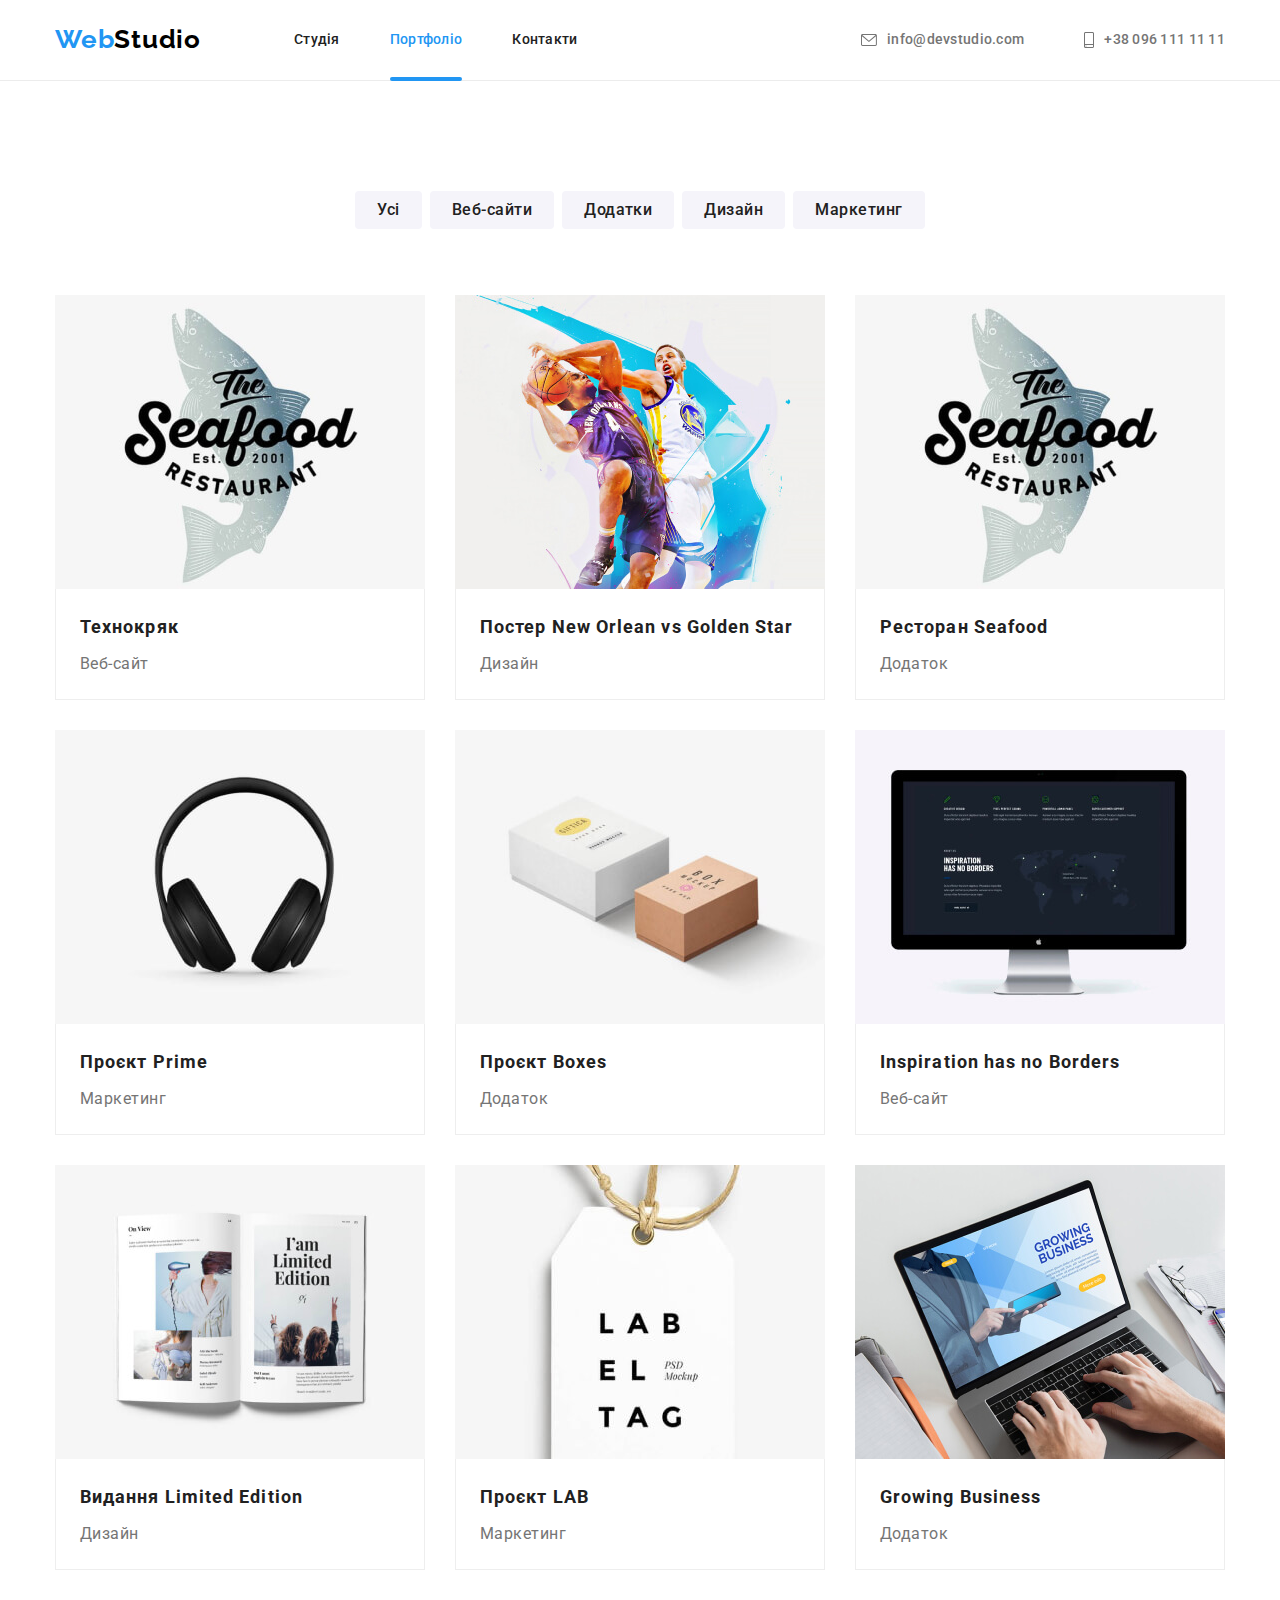
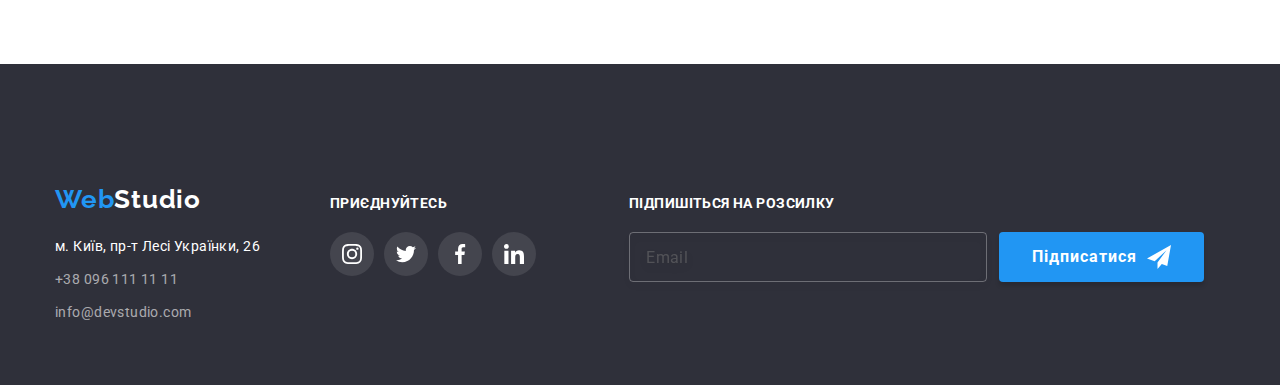
==== portfolio.html @ cc49371f "start HW 7" ====
<!DOCTYPE html>
<html lang="en">
  <head>
    <meta charset="UTF-8" />
    <meta http-equiv="X-UA-Compatible" content="IE=edge" />
    <meta name="viewport" content="width=device-width, initial-scale=1.0" />
    <title>Portfolio</title>
    <link rel="preconnect" href="https://fonts.googleapis.com" />
    <link rel="preconnect" href="https://fonts.gstatic.com" crossorigin />
    <link
      rel="stylesheet"
      href="https://cdnjs.cloudflare.com/ajax/libs/modern-normalize/1.0.0/modern-normalize.min.css"
    />
    <link
      href="https://fonts.googleapis.com/css2?family=Raleway:wght@700&family=Roboto:wght@400;500;700;900&display=swap"
      rel="stylesheet"
    />
    <link
      rel="stylesheet"
      href="https://cdnjs.cloudflare.com/ajax/libs/modern-normalize/1.1.0/modern-normalize.min.css"
    />
    <link rel="stylesheet" href="css/main.css" />
  </head>
  <body>
    <header class="main-header">
      <div class="container head-cont">
        <a href="./index.html" class="logo link header"><span class="accent">Web</span>Studio</a>
        <nav>
          <ul class="site-nav c-title-14-500 list">
            <li class="item"><a href="./index.html" class="link">Студія</a></li>
            <li class="item"><a href="./portfolio.html" class="link current">Портфоліо</a></li>
            <li class="item"><a href="" class="link">Контакти</a></li>
          </ul>
        </nav>

        <ul class="auth-nav c-title-14-500 list">
          <li class="item icon-mail">
            <a href="#" class="link mail">
              <svg class="icon-mail" width="16" height="12">
                <use href="./images/symbol-defs.svg#icon-envelope"></use>
              </svg>
              info@devstudio.com
            </a>
          </li>
          <li class="item icon-tel">
            <a href="tel:+380961111111" class="link">
              <svg class="icon-mail" width="10" height="16">
                <use href="./images/symbol-defs.svg#icon-smartphone"></use>
              </svg>
              +38 096 111 11 11
            </a>
          </li>
        </ul>
      </div>
    </header>

    <main>
      <section class="buttons">
        <div class="container">
          <h1 class="hidden-title">Filter</h1>
          <ul class="radio-buttons-list list">
            <li><button type="button" class="btn second-btn">Усі</button></li>
            <li><button type="button" class="btn second-btn">Веб-сайти</button></li>
            <li><button type="button" class="btn second-btn">Додатки</button></li>
            <li><button type="button" class="btn second-btn">Дизайн</button></li>
            <li><button type="button" class="btn second-btn">Маркетинг</button></li>
          </ul>
        </div>
      </section>
      <section>
        <div class="container port-list">
          <ul class="portfolio-list list">
            <li class="portfolio-item">
              <a href="#" class="link">
                <div class="port-img">
                  <img src="./images/maket2/img7.jpg" alt="" width="370" class="img" />
                  <p class="hover-text c-title-18-400">
                    Ресурс пропонує комплексні пропозиції з різним рівнем функціоналу та сервісів.
                    Все це дозволить відвідувачу отримати вичерпні відомості про компанію чи
                    приватну особу.
                  </p>
                </div>
                <div class="box-item">
                  <h2 class="title c-title-18-700">Технокряк</h2>
                  <p class="c-title-16-400">Веб-сайт</p>
                </div>
              </a>
            </li>
            <li class="portfolio-item">
              <a href="#" class="link">
                <div class="port-img">
                  <img src="./images/maket2/img6.jpg" alt="" width="370" class="img" />
                  <p class="hover-text c-title-18-400">
                    Ресурс пропонує комплексні пропозиції з різним рівнем функціоналу та сервісів.
                    Все це дозволить відвідувачу отримати вичерпні відомості про компанію чи
                    приватну особу.
                  </p>
                </div>
                <div class="box-item">
                  <h2 class="title c-title-18-700">Постер New Orlean vs Golden Star</h2>
                  <p class="c-title-16-400">Дизайн</p>
                </div>
              </a>
            </li>
            <li class="portfolio-item">
              <a href="#" class="link">
                <div class="port-img">
                  <img src="./images/maket2/img7.jpg" alt="" width="370" class="img" />
                  <p class="hover-text c-title-18-400">
                    Ресурс пропонує комплексні пропозиції з різним рівнем функціоналу та сервісів.
                    Все це дозволить відвідувачу отримати вичерпні відомості про компанію чи
                    приватну особу.
                  </p>
                </div>
                <div class="box-item">
                  <h2 class="title c-title-18-700">Ресторан Seafood</h2>
                  <p class="c-title-16-400">Додаток</p>
                </div>
              </a>
            </li>
            <li class="portfolio-item">
              <a href="#" class="link">
                <div class="port-img">
                  <img src="./images/maket2/img8.jpg" alt="" width="370" class="img" />
                  <p class="hover-text c-title-18-400">
                    Ресурс пропонує комплексні пропозиції з різним рівнем функціоналу та сервісів.
                    Все це дозволить відвідувачу отримати вичерпні відомості про компанію чи
                    приватну особу.
                  </p>
                </div>
                <div class="box-item">
                  <h2 class="title c-title-18-700">Проєкт Prime</h2>
                  <p class="c-title-16-400">Маркетинг</p>
                </div>
              </a>
            </li>
            <li class="portfolio-item">
              <a href="#" class="link">
                <div class="port-img">
                  <img src="./images/maket2/img9.jpg" alt="" width="370" class="img" />
                  <p class="hover-text c-title-18-400">
                    Ресурс пропонує комплексні пропозиції з різним рівнем функціоналу та сервісів.
                    Все це дозволить відвідувачу отримати вичерпні відомості про компанію чи
                    приватну особу.
                  </p>
                </div>
                <div class="box-item">
                  <h2 class="title c-title-18-700">Проєкт Boxes</h2>
                  <p class="c-title-16-400">Додаток</p>
                </div>
              </a>
            </li>
            <li class="portfolio-item">
              <a href="#" class="link">
                <div class="port-img">
                  <img src="./images/maket2/img10.jpg" alt="" width="370" class="img" />
                  <p class="hover-text c-title-18-400">
                    Ресурс пропонує комплексні пропозиції з різним рівнем функціоналу та сервісів.
                    Все це дозволить відвідувачу отримати вичерпні відомості про компанію чи
                    приватну особу.
                  </p>
                </div>
                <div class="box-item">
                  <h2 class="title c-title-18-700">Inspiration has no Borders</h2>
                  <p class="c-title-16-400">Веб-сайт</p>
                </div>
              </a>
            </li>
            <li class="portfolio-item">
              <a href="#" class="link">
                <div class="port-img">
                  <img src="./images/maket2/img11.jpg" alt="" width="370" class="img" />
                  <p class="hover-text c-title-18-400">
                    Ресурс пропонує комплексні пропозиції з різним рівнем функціоналу та сервісів.
                    Все це дозволить відвідувачу отримати вичерпні відомості про компанію чи
                    приватну особу.
                  </p>
                </div>
                <div class="box-item">
                  <h2 class="title c-title-18-700">Видання Limited Edition</h2>
                  <p class="c-title-16-400">Дизайн</p>
                </div>
              </a>
            </li>
            <li class="portfolio-item">
              <a href="#" class="link">
                <div class="port-img">
                  <img src="./images/maket2/img12.jpg" alt="" width="370" class="img" />
                  <p class="hover-text c-title-18-400">
                    Ресурс пропонує комплексні пропозиції з різним рівнем функціоналу та сервісів.
                    Все це дозволить відвідувачу отримати вичерпні відомості про компанію чи
                    приватну особу.
                  </p>
                </div>
                <div class="box-item">
                  <h2 class="title c-title-18-700">Проєкт LAB</h2>
                  <p class="c-title-16-400">Маркетинг</p>
                </div>
              </a>
            </li>
            <li class="portfolio-item">
              <a href="#" class="link">
                <div class="port-img">
                  <img src="./images/maket2/img13.jpg" alt="" width="370" class="img" />
                  <p class="hover-text c-title-18-400">
                    Ресурс пропонує комплексні пропозиції з різним рівнем функціоналу та сервісів.
                    Все це дозволить відвідувачу отримати вичерпні відомості про компанію чи
                    приватну особу.
                  </p>
                </div>
                <div class="box-item">
                  <h2 class="title c-title-18-700">Growing Business</h2>
                  <p class="c-title-16-400">Додаток</p>
                </div>
              </a>
            </li>
          </ul>
        </div>
      </section>
    </main>

    <footer class="footer">
      <div class="container">
        <div class="footer-logo">
          <a href="./index.html" class="logo link footer"><span class="accent">Web</span>Studio</a>

          <address class="address">
            <ul class="list">
              <li class="list-item">
                <a
                  href="https://www.google.com/maps/place/бул.+Леси+Украинки,+26,+Киев,+Украина,+02000/@50.4265807,30.5383858,17z/data=!3m1!4b1!4m5!3m4!1s0x40d4cf0e033ecbe9:0x57a4dffefec77da0!8m2!3d50.4265807!4d30.5383858"
                  class="link map c-title-14-700"
                  >м. Київ, пр-т Лесі Українки, 26</a
                >
              </li>

              <li class="list-item">
                <a href="tel:+380961111111" class="link c-title-14-700">+38 096 111 11 11</a>
              </li>

              <li class="list-item">
                <a href="mailto:info@devstudio.com" class="link c-title-14-700"
                  >info@devstudio.com</a
                >
              </li>
            </ul>
          </address>
        </div>
        <div class="join">
          <h3 class="join-title c-title-14-700"><span class="upper-text">приєднуйтесь</span></h3>
          <div class="soc-links">
            <a href="#" class="link">
              <svg class="icon" width="20" height="20">
                <use href="./images/symbol-defs.svg#icon-instagram"></use>
              </svg>
            </a>
            <a href="#" class="link">
              <svg class="icon" width="20" height="20">
                <use href="./images/symbol-defs.svg#icon-twitter"></use>
              </svg>
            </a>
            <a href="#" class="link">
              <svg class="icon" width="20" height="20">
                <use href="./images/symbol-defs.svg#icon-facebook"></use>
              </svg>
            </a>
            <a href="#" class="link">
              <svg class="icon" width="20" height="20">
                <use href="./images/symbol-defs.svg#icon-linkedin"></use>
              </svg>
            </a>
          </div>
        </div>
        <div class="subscribe">
          <h3 class="sub-title c-title-14-700">
            <span class="upper-text">Підпишіться на розсилку</span>
          </h3>
          <form class="sub-form">
            <input class="sub-email c-title-16-400" type="email" name="email" placeholder="Email" />
            <button class="sub-btn main-btn" type="submit">
              <span class="sub-text">Підписатися</span>
              <svg class="sub-icon" width="24" heigth="24">
                <use href="./images/symbol-defs.svg#icon-icon-send"></use>
              </svg>
            </button>
          </form>
        </div>
      </div>
    </footer>
  </body>
</html>
---- css/main.css ----
:root {
  --main-text-color: #212121;
  --second-text-color: #757575;
  --accent-text-color: #2196f3;
  --background-color: #2f303a;
  --white-color: #ffffff;
  --color-icon: #afb1b8;
  --transition: 250ms cubic-bezier(0.4, 0, 0.2, 1);
  --roboto: 'Roboto', sans-serif;
  --bgc-btn: #f5f4fa;
}

/* html {
  box-sizing: border-box;
} */

body {
  background-color: var(--white-color);
  font-family: var(--roboto);
}

h1,
h2,
h3,
h4,
p {
  margin: 0;
}

/* Header */

.container {
  width: 1200px;
  margin: 0 auto;
  padding: 0 15px;
}

.list {
  list-style: none;
}

.link {
  text-decoration: none;
  color: inherit;
  transition: color var(--transition);
}

.upper-text {
  text-transform: uppercase;
}

.main-btn {
  font-weight: 700;
  font-size: 16px;
  line-height: 1.88;
  align-items: center;
  text-align: center;
  letter-spacing: 0.06em;
  color: var(--white-color);
  border-radius: 4px;
  border: 1px solid transparent;
  transition: color var(--transition), background-color var(--transition);
  cursor: pointer;
  box-shadow: 0px 4px 4px rgba(0, 0, 0, 0.15);
  padding: 10px 32px;
  background-color: var(--accent-text-color);
}

.second-btn {
  height: 38px;
  background: var(--bgc-btn);
  border-radius: 4px;
  font-weight: 500;
  font-size: 16px;
  line-height: 1.62;
  text-align: center;
  letter-spacing: 0.03em;
  color: var(--main-text-color);
  border: none;
  box-shadow: none;
  padding: 6px 22px;
  cursor: pointer;
  transition: background var(--transition), box-shadow var(--transition), color var(--transition);
}

.c-title-18-400 {
  font-weight: 400;
  font-size: 18px;
  line-height: 1.56;
  letter-spacing: 0.03em;
  color: var(--white-color);
}

.c-title-18-700 {
  font-weight: 700;
  font-size: 18px;
  line-height: 2;
  letter-spacing: 0.06em;
  color: var(--main-text-color);
}

.c-title-36 {
  font-weight: 700;
  font-size: 36px;
  line-height: 42px;
  text-align: center;
  letter-spacing: 0.03em;
  color: var(--main-text-color);
}

.c-title-14-500 {
  font-weight: 500;
  font-size: 14px;
  line-height: 1.14;
  letter-spacing: 0.02em;
  color: var(--main-text-color);
}

.c-title-14-700 {
  font-weight: 700;
  font-size: 14px;
  line-height: 1.14;
  letter-spacing: 0.03em;
  color: var(--main-text-color);
}

.c-title-44 {
  font-weight: 900;
  font-size: 44px;
  line-height: 1.36;
  text-align: center;
  letter-spacing: 0.06em;
  color: var(--white-color);
}

.c-title-16-500 {
  font-weight: 500;
  font-size: 16px;
  line-height: 1.19;
  letter-spacing: 0.03em;
  color: var(--main-text-color);
}

.c-title-16-400 {
  font-weight: 400;
  font-size: 16px;
  line-height: 1.19px;
  letter-spacing: 0.03em;
  color: var(--second-text-color);
}

.main-header {
  border-bottom: 1px solid #ececec;
}

.container.head-cont {
  display: flex;
  align-items: center;
  padding-top: 24px;
  padding-bottom: 24px;
  height: 80px;
}

.logo {
  display: flex;
  font-family: 'Raleway', sans-serif;
  font-weight: 700;
  font-size: 26px;
  line-height: 1.2;
  letter-spacing: 0.03em;
  margin-left: 0;
}

.logo .accent {
  color: var(--accent-text-color);
}

/* Site nav */

.site-nav {
  display: flex;
  margin-left: 93px;
}

.site-nav .item + .item {
  margin-left: 50px;
}

.site-nav a:hover,
.site-nav a:focus,
.auth-nav a:hover,
.auth-nav a:focus,
.list a:hover,
.list a:focus {
  color: var(--accent-text-color);
}

/* .site-nav,
.auth-nav {
  font-weight: 500;
  font-size: 14px;
  line-height: 1.14;
  letter-spacing: 0.02em;
} */

.site-nav .link.current {
  color: var(--accent-text-color);
  position: relative;
}

.current::after {
  position: absolute;
  content: '';
  display: block;
  width: 100%;
  height: 4px;
  left: 0;
  bottom: 0;
  border-radius: 2px;
  background: var(--accent-text-color);
}

.site-nav .link {
  padding-top: 32px;
  padding-bottom: 34px;
  color: var(--main-text-color);
}

.auth-nav {
  display: flex;
  margin-left: auto;
}

.auth-nav .item:not(:first-child) {
  margin-left: 50px;
}

.auth-nav .link {
  padding-top: 30px;
  padding-bottom: 30px;
  color: var(--second-text-color);
}

.icon-mail {
  fill: currentColor;
  margin-right: 10px;
}

.icon-tel {
  fill: currentColor;
}

.icon-tel .link,
.icon-mail .link {
  display: flex;
  align-items: center;
}

/* Main */

.backdrop {
  position: fixed;
  top: 0;
  left: 0;
  width: 100%;
  height: 100%;
  background-color: rgba(0, 0, 0, 0.2);
  opacity: 1;
  transition: opacity var(--transition);
}

.backdrop.is-hidden {
  opacity: 0;
  pointer-events: none;
  visibility: hidden;
  transition: var(--transition);
}

.backdrop.is-hidden .modal {
  transform: translate(-50%, -50%) scale(0.9);
}

.modal {
  display: flex;
  flex-direction: column;
  position: absolute;
  top: 50%;
  left: 50%;
  min-width: 528px;
  min-height: 581px;
  padding: 40px;

  background: #ffffff;
  box-shadow: 0px 1px 3px rgba(0, 0, 0, 0.12), 0px 1px 1px rgba(0, 0, 0, 0.14),
    0px 2px 1px rgba(0, 0, 0, 0.2);
  border-radius: 4px;
  opacity: 1;
  transform: translate(-50%, -50%) scale(1);
  transition: transform var(--transition), opacity var(--transition), visibility var(--transform);
}

.modal-title {
  font-weight: 700;
  font-size: 20px;
  line-height: 1.15;
  text-align: center;
  letter-spacing: 0.03em;
  margin-bottom: 30px;
}

.close-btn {
  position: absolute;
  top: 8px;
  right: 8px;
  padding: 0;
  display: flex;
  justify-content: center;
  background: #ffffff;
  border-radius: 50%;
  border: 1px solid rgba(0, 0, 0, 0.1);
  box-shadow: 0px 1px 3px rgba(0, 0, 0, 0.12);
}

.field {
  display: flex;
  flex-direction: column;
  position: relative;
  margin-bottom: 28px;
}

.input {
  width: 100%;
  padding: 11px 45px;
  border: 1px solid;
  border-radius: 4px;
  border-color: rgba(33, 33, 33, 0.2);
  transition: border-color var(--transition);
  outline: none;
}

.input:focus + .form-icon,
.input:hover + .form-icon {
  fill: var(--accent-text-color);
}

.input-block:focus-within .input,
.input-block:focus-within .textarea {
  border: 1px solid;
  border-radius: 4px;
  border-color: var(--accent-text-color);
}

.textarea {
  width: 100%;
  height: 120px;
  padding: 12px 16px;
  font-weight: 400;
  font-size: 12px;
  line-height: 1.17;
  letter-spacing: 0.01em;
  resize: none;
  border: 1px solid;
  border-radius: 4px;
  border-color: rgba(33, 33, 33, 0.2);
  outline: none;
  transition: border-color var(--transition);
}

::placeholder {
  color: rgba(117, 117, 117, 0.5);
}

.field:not(:last-child) {
  margin-bottom: 28px;
}

.input-block {
  position: relative;
}

.modal-form {
  width: 100%;
  display: flex;
  flex-direction: column;
}

.form-label {
  font-weight: 400;
  font-size: 12px;
  line-height: 1.17;
  letter-spacing: 0.01em;
  color: var(--second-text-color);
  margin-bottom: 4px;
}

.form-icon {
  position: absolute;
  top: 50%;
  left: 12px;
  transform: translateY(-50%);
  fill: var(--main-text-color);
  transition: fill var(--transition);
}

.form-comment {
  resize: none;
}

.check {
  display: flex;
  align-items: center;
  font-weight: 400;
  font-size: 14px;
  line-height: 1.71;
  letter-spacing: 0.03em;
  color: var(--second-text-color);
}

.checkbox {
  -webkit-appearance: none;
  -moz-appearance: none;
  appearance: none;
  position: absolute;
}

.check-icon {
  display: inline-block;
  margin-right: 10px;
  width: 16px;
  height: 16px;
  border: 2px solid var(--main-text-color);
  border-radius: 3px;
  filter: drop-shadow(0px 4px 4px rgba(0, 0, 0, 0));
  transition: background var(--transition), filter var(--transform);
}

.checkbox:checked + .check-icon {
  background-color: var(--accent-text-color);
  background-position: center;
  background-origin: border-box;
  border-color: var(--accent-text-color);
  background-image: url(../images/maket2/Vector/checked.svg);
  filter: drop-shadow(0px 4px 4px rgba(0, 0, 0, 0.25));
}

.check-link {
  margin-left: 5px;
  font-weight: 400;
  font-size: 14px;
  line-height: 1.71;
  letter-spacing: 0.03em;
  color: var(--accent-text-color);
  text-decoration-line: underline;
}

.check-label {
  display: flex;
  align-items: center;
  cursor: pointer;
}

.form-btn.main-btn {
  margin: 30px auto 0 auto;
  min-width: 200px;
}

/* Hero */

.hero-cont {
  padding: 200px 0;
}

.hero {
  text-align: center;
  background-color: var(--background-color);
  background-image: linear-gradient(to right, rgba(47, 48, 58, 0.4), rgba(47, 48, 58, 0.4)),
    url(../images/maket2/Img.jpg);
  background-repeat: no-repeat;
  background-position: center;
  background-size: cover;
  max-width: 1600px;
  margin: 0 auto;
}

.hero-title {
  max-width: 696px;
  padding: 10px 32px;
  margin: 0 auto 30px;
}

.hidden-title {
  position: absolute;
  width: 1px;
  height: 1px;
  margin: -1px;
  border: 0;
  padding: 0;

  white-space: nowrap;
  clip-path: inset(100%);
  clip: rect(0 0 0 0);
  overflow: hidden;
}

/* Advanced */

.container.advanced-cont {
  margin-top: 94px;
  margin-bottom: 94px;
}

.advances .title.c-title-14-700 {
  margin-top: 30px;
  margin-bottom: 10px;
}

.advances .priority-text {
  font-size: 14px;
  line-height: 1.71;
  letter-spacing: 0.03em;
  color: var(--second-text-color);
}

.advances .item:not(:first-child) {
  margin-left: 30px;
}

.container .list {
  display: flex;
  padding-left: 0;
}

.advances .block {
  display: flex;
  justify-content: center;
  align-items: center;
  width: 270px;
  height: 120px;
  background-color: #f5f4fa;
  border-radius: 4px;
}

.adv-pic {
  width: 70px;
  height: 70px;
}

/* Work */

.container.work {
  padding-bottom: 94px;
}

.work .title.c-title-36 {
  margin-bottom: 50px;
}

.work-list .item {
  width: calc((100% - 2 * 15px) / 3);
  position: relative;
}

.work .item-block {
  position: absolute;
  display: flex;
  content: '';
  align-items: center;
  justify-content: center;
  width: 100%;
  height: 70px;
  bottom: 0;
  left: 0;
  background-image: linear-gradient(to right, rgba(47, 48, 58, 0.8), rgba(47, 48, 58, 0.8));
  color: var(--white-color);
}

.work .c-title-14-700 {
  color: var(--white-color);
}

/* Team */

.our-team {
  background-color: #f5f4fa;
  padding-top: 94px;
  padding-bottom: 94px;
}

.our-team .title {
  margin-bottom: 50px;
}

.card-list > .c-title-16-500 {
  text-align: center;
  margin-top: 30px;
  margin-bottom: 10px;
}

.card-list > .c-title-16-400 {
  height: 19px;
  text-align: center;
}

.team-list .item {
  background-color: var(--white-color);
  max-width: 270px;
  box-shadow: 0px 1px 3px rgba(0, 0, 0, 0.12), 0px 1px 1px rgba(0, 0, 0, 0.14),
    0px 2px 1px rgba(0, 0, 0, 0.2);
  border-radius: 0px 0px 4px 4px;
}

.team-list {
  gap: 30px;
}

.soc-links {
  display: flex;
  padding: 16px 32px 30px;
}

.soc-links a {
  display: flex;
  align-items: center;
  justify-content: center;
  border-radius: 50%;
  width: 44px;
  height: 44px;
  background: inherit;
  fill: var(--color-icon);
  transition: fill var(--transition), background var(--transition);
}

.team-list .link:hover,
.team-list .link:focus {
  background-color: var(--accent-text-color);
  fill: var(--white-color);
}

.soc-links .link:not(:first-child) {
  margin-left: 10px;
}

/* Clients */

.clients {
  padding-top: 94px;
  padding-left: auto;
  padding-right: auto;
  padding-bottom: 94px;
  text-align: center;
}

.clients .titel {
  margin-top: 0;
  margin-bottom: 50px;
}

.container-clients {
  display: flex;
}

.container-clients .list {
  margin: 0;
}

.clients .link {
  display: flex;
  border: 1px solid #ececec;
  border-color: rgba(175, 177, 184, 1);
  border-radius: 4px;
  min-width: 170px;
  min-height: 92px;
  align-items: center;
  justify-content: center;
  fill: var(--color-icon);
  transition: fill var(--transition), border-color var(--transition);
}

.clients .item:not(:first-child) {
  margin-left: 30px;
}

.clients .link:hover,
.clients .link:focus {
  border-color: var(--accent-text-color);
  fill: var(--accent-text-color);
}

.clients .icon {
  fill: inherit;
  width: 106px;
  height: 60px;
  /* fill: var(--color-icon); */
}

/* Portfolio */

.btn.second-btn {
  margin-top: 94px;
  margin-bottom: 50px;
}
.radio-buttons-list {
  display: flex;
  justify-content: center;
}

.radio-buttons-list :not(:first-child) {
  margin-left: 8px;
}

.btn.second-btn:focus,
.btn.second-btn:hover {
  background-color: var(--accent-text-color);
  color: #ffffff;
  box-shadow: 0px 3px 1px rgba(0, 0, 0, 0.1), 0px 1px 2px rgba(0, 0, 0, 0.08),
    0px 2px 2px rgba(0, 0, 0, 0.12);
}

.container.port-list {
  margin-bottom: 94px;
}

/* .portfolio-list > img,
.work-list > img {
    max-width: 100%;
    height: auto;
} */

.img {
  display: block;
}

.portfolio-list {
  padding: 0;
  display: flex;
  flex-wrap: wrap;
  gap: 30px;
}

.portfolio-list .portfolio-item {
  background: #ffffff;
  box-shadow: none;
  transition: box-shadow var(--transition);
}

.port-img {
  position: relative;
  overflow: hidden;
}

.portfolio-item .link {
  display: block;
}

.hover-text {
  position: absolute;
  top: 0;
  left: 0;
  height: 100%;
  background-color: rgba(33, 150, 243, 0.9);
  transform: translateY(100%);
  padding: 63px 24px;
  margin: 0;
  opacity: 0;
  transition: opacity var(--transition);
  overflow: auto;
}

.portfolio-item:hover .hover-text {
  transform: translateY(0);
  opacity: 1;
}

.box-item {
  padding: 20px 24px;
  border: 1px solid #eeeeee;
  border-top: 0px;
}

.portfolio-item .c-title-16-400 {
  margin-top: 4px;
  line-height: 1.88;
}

.portfolio-item .link {
  display: block;
}

.portfolio-list .portfolio-item:hover,
.portfolio-list .portfolio-item:focus {
  box-shadow: 0px 1px 1px rgba(0, 0, 0, 0.12), 0px 4px 4px rgba(0, 0, 0, 0.06),
    1px 4px 6px rgba(0, 0, 0, 0.16);
}

/* Footer */

footer {
  color: var(--white-color);
  background-color: var(--background-color);
  padding-top: 60px;
  padding-bottom: 60px;
  max-width: inherit;
}

.footer-logo {
  display: block;
}

.footer .container {
  display: flex;
  align-items: baseline;
}

.address .list {
  display: block;
  padding-right: auto;
  margin: 0;
}

.address {
  margin-top: 20px;
}
.list .list-item:not(:first-child) {
  margin-top: 9px;
}

.address .link {
  font-style: normal;
  font-weight: 400;
  line-height: 1.71;
  letter-spacing: 0.03em;
  color: rgba(255, 255, 255, 0.6);
}

.link.map {
  color: #ffffff;
}

.join-title {
  margin-top: 0;
  margin-bottom: 20px;
  color: var(--white-color);
}

.join {
  margin-left: 70px;
}

.join .soc-links {
  padding: 0;
}

.join .link {
  fill: var(--white-color);
  background: rgba(255, 255, 255, 0.1);
}

.join .link:hover,
.join .link:focus {
  background-color: var(--accent-text-color);
}

/* SUBSCRIBE */

.sub-title {
  color: var(--white-color);
  margin-bottom: 20px;
}

.subscribe {
  margin-left: 93px;
  margin-top: 72px;
}

.sub-email {
  padding: 15px 16px;
  display: flex;
  align-items: center;
  width: 358px;
  height: 50px;
  margin-right: 12px;
  border: 1px solid rgba(255, 255, 255, 0.3);
  filter: drop-shadow(0px 4px 4px rgba(0, 0, 0, 0.15));
  border-radius: 4px;
  background-color: inherit;
  color: rgba(255, 255, 255, 0.6);
}

.sub-form {
  display: flex;
}

.sub-btn {
  display: flex;
  height: 50px;
}

.sub-text {
  font-weight: 700;
  font-size: 16px;
  line-height: 1.88;
  letter-spacing: 0.06em;
}

.sub-icon {
  margin-left: 10px;
  fill: var(--white-color);
}
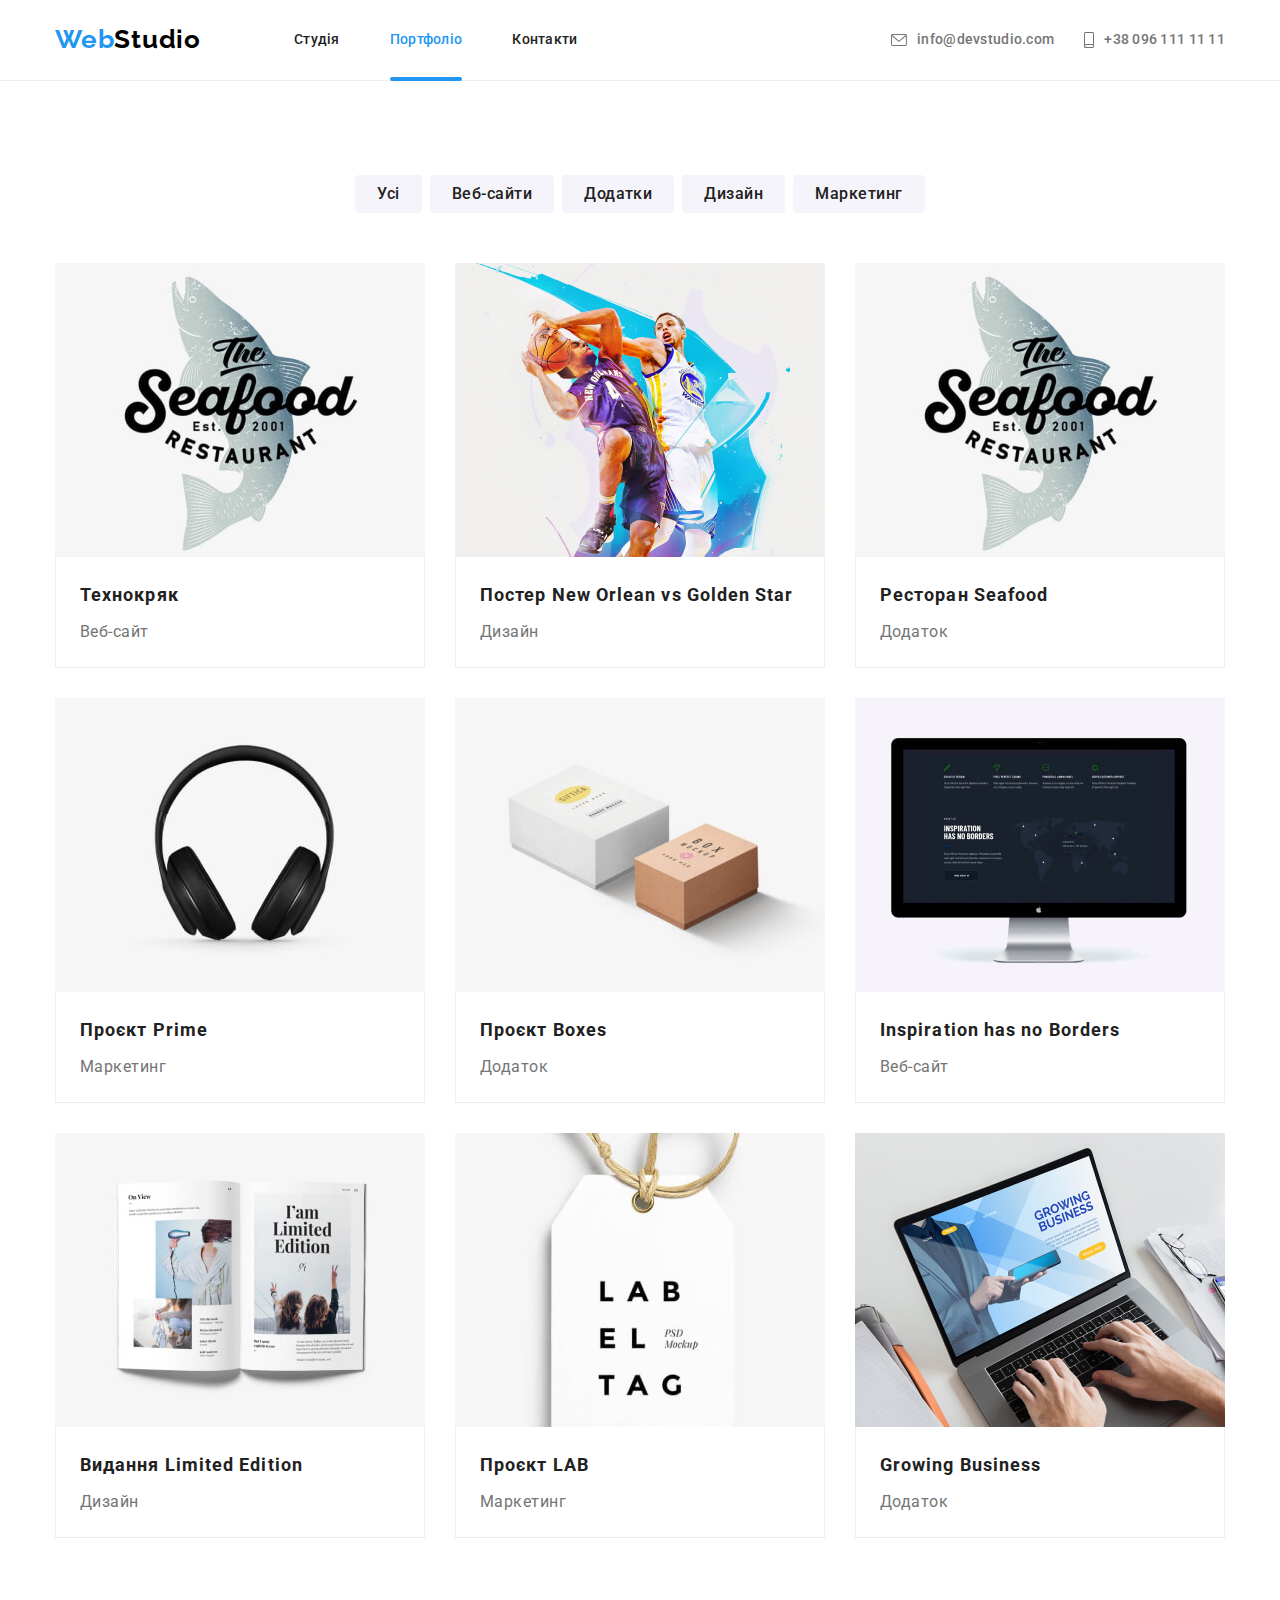
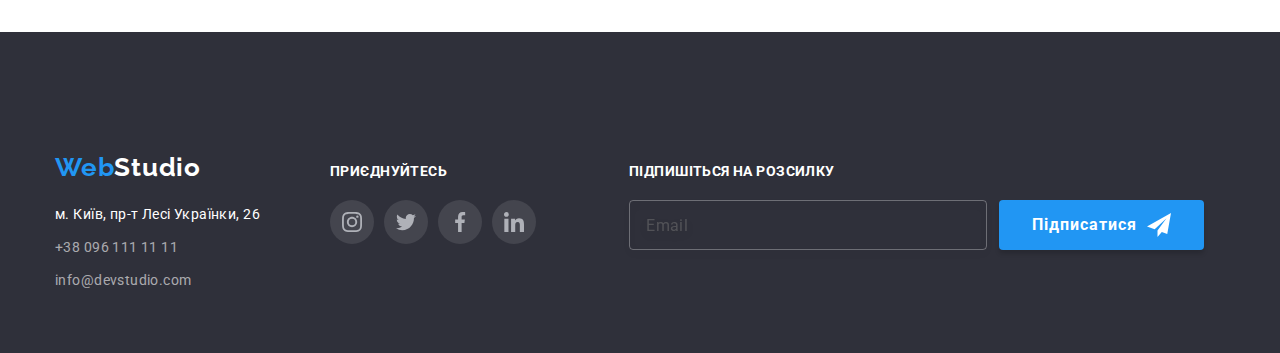
==== commit e167c81a: "add scss files, complite all to scss" ====
--- a/portfolio.html
+++ b/portfolio.html
@@ -19,32 +19,38 @@
       rel="stylesheet"
       href="https://cdnjs.cloudflare.com/ajax/libs/modern-normalize/1.1.0/modern-normalize.min.css"
     />
-    <link rel="stylesheet" href="css/main.css" />
+    <link rel="stylesheet" href="css/main.min.css" />
   </head>
   <body>
-    <header class="main-header">
-      <div class="container head-cont">
-        <a href="./index.html" class="logo link header"><span class="accent">Web</span>Studio</a>
+    <header class="page-header">
+      <div class="container page-header__container">
+        <a href="./index.html" class="logo"><span class="logo--accent">Web</span>Studio</a>
         <nav>
-          <ul class="site-nav c-title-14-500 list">
-            <li class="item"><a href="./index.html" class="link">Студія</a></li>
-            <li class="item"><a href="./portfolio.html" class="link current">Портфоліо</a></li>
-            <li class="item"><a href="" class="link">Контакти</a></li>
+          <ul class="site-nav c-title-14-500">
+            <li class="site-nav__item">
+              <a href="./index.html" class="site-nav__link">Студія</a>
+            </li>
+            <li class="site-nav__item">
+              <a href="./portfolio.html" class="site-nav__link site-nav__link--current"
+                >Портфоліо</a
+              >
+            </li>
+            <li class="site-nav__item"><a href="" class="site-nav__link">Контакти</a></li>
           </ul>
         </nav>
 
-        <ul class="auth-nav c-title-14-500 list">
-          <li class="item icon-mail">
-            <a href="#" class="link mail">
-              <svg class="icon-mail" width="16" height="12">
+        <ul class="auth-nav c-title-14-500">
+          <li class="auth-nav__item">
+            <a href="#" class="auth-nav__link">
+              <svg class="auth-nav__icon" width="16" height="12">
                 <use href="./images/symbol-defs.svg#icon-envelope"></use>
               </svg>
               info@devstudio.com
             </a>
           </li>
-          <li class="item icon-tel">
-            <a href="tel:+380961111111" class="link">
-              <svg class="icon-mail" width="10" height="16">
+          <li class="auth-nav__item">
+            <a href="tel:+380961111111" class="auth-nav__link">
+              <svg class="auth-nav__icon" width="10" height="16">
                 <use href="./images/symbol-defs.svg#icon-smartphone"></use>
               </svg>
               +38 096 111 11 11
@@ -58,7 +64,7 @@
       <section class="buttons">
         <div class="container">
           <h1 class="hidden-title">Filter</h1>
-          <ul class="radio-buttons-list list">
+          <ul class="radio-buttons">
             <li><button type="button" class="btn second-btn">Усі</button></li>
             <li><button type="button" class="btn second-btn">Веб-сайти</button></li>
             <li><button type="button" class="btn second-btn">Додатки</button></li>
@@ -67,149 +73,149 @@
           </ul>
         </div>
       </section>
-      <section>
-        <div class="container port-list">
-          <ul class="portfolio-list list">
-            <li class="portfolio-item">
-              <a href="#" class="link">
-                <div class="port-img">
-                  <img src="./images/maket2/img7.jpg" alt="" width="370" class="img" />
-                  <p class="hover-text c-title-18-400">
-                    Ресурс пропонує комплексні пропозиції з різним рівнем функціоналу та сервісів.
-                    Все це дозволить відвідувачу отримати вичерпні відомості про компанію чи
-                    приватну особу.
-                  </p>
-                </div>
-                <div class="box-item">
-                  <h2 class="title c-title-18-700">Технокряк</h2>
+      <section class="portfolio">
+        <div class="container portfolio__container">
+          <ul class="portfolio__list">
+            <li class="portfolio__item">
+              <a href="#" class="portfolio__link">
+                <div class="portfolio__hover">
+                  <img src="./images/maket2/img7.jpg" alt="" width="370" class="portfolio__img" />
+                  <p class="portfolio__hover-text c-title-18-400">
+                    Ресурс пропонує комплексні пропозиції з різним рівнем функціоналу та сервісів.
+                    Все це дозволить відвідувачу отримати вичерпні відомості про компанію чи
+                    приватну особу.
+                  </p>
+                </div>
+                <div class="portfolio__box">
+                  <h2 class="c-title-18-700">Технокряк</h2>
                   <p class="c-title-16-400">Веб-сайт</p>
                 </div>
               </a>
             </li>
-            <li class="portfolio-item">
-              <a href="#" class="link">
-                <div class="port-img">
-                  <img src="./images/maket2/img6.jpg" alt="" width="370" class="img" />
-                  <p class="hover-text c-title-18-400">
-                    Ресурс пропонує комплексні пропозиції з різним рівнем функціоналу та сервісів.
-                    Все це дозволить відвідувачу отримати вичерпні відомості про компанію чи
-                    приватну особу.
-                  </p>
-                </div>
-                <div class="box-item">
-                  <h2 class="title c-title-18-700">Постер New Orlean vs Golden Star</h2>
+            <li class="portfolio__item">
+              <a href="#" class="portfolio__link">
+                <div class="portfolio__hover">
+                  <img src="./images/maket2/img6.jpg" alt="" width="370" class="portfolio__img" />
+                  <p class="portfolio__hover-text c-title-18-400">
+                    Ресурс пропонує комплексні пропозиції з різним рівнем функціоналу та сервісів.
+                    Все це дозволить відвідувачу отримати вичерпні відомості про компанію чи
+                    приватну особу.
+                  </p>
+                </div>
+                <div class="portfolio__box">
+                  <h2 class="c-title-18-700">Постер New Orlean vs Golden Star</h2>
                   <p class="c-title-16-400">Дизайн</p>
                 </div>
               </a>
             </li>
-            <li class="portfolio-item">
-              <a href="#" class="link">
-                <div class="port-img">
-                  <img src="./images/maket2/img7.jpg" alt="" width="370" class="img" />
-                  <p class="hover-text c-title-18-400">
-                    Ресурс пропонує комплексні пропозиції з різним рівнем функціоналу та сервісів.
-                    Все це дозволить відвідувачу отримати вичерпні відомості про компанію чи
-                    приватну особу.
-                  </p>
-                </div>
-                <div class="box-item">
-                  <h2 class="title c-title-18-700">Ресторан Seafood</h2>
+            <li class="portfolio__item">
+              <a href="#" class="portfolio__link">
+                <div class="portfolio__hover">
+                  <img src="./images/maket2/img7.jpg" alt="" width="370" class="portfolio__img" />
+                  <p class="portfolio__hover-text c-title-18-400">
+                    Ресурс пропонує комплексні пропозиції з різним рівнем функціоналу та сервісів.
+                    Все це дозволить відвідувачу отримати вичерпні відомості про компанію чи
+                    приватну особу.
+                  </p>
+                </div>
+                <div class="portfolio__box">
+                  <h2 class="c-title-18-700">Ресторан Seafood</h2>
                   <p class="c-title-16-400">Додаток</p>
                 </div>
               </a>
             </li>
-            <li class="portfolio-item">
-              <a href="#" class="link">
-                <div class="port-img">
-                  <img src="./images/maket2/img8.jpg" alt="" width="370" class="img" />
-                  <p class="hover-text c-title-18-400">
-                    Ресурс пропонує комплексні пропозиції з різним рівнем функціоналу та сервісів.
-                    Все це дозволить відвідувачу отримати вичерпні відомості про компанію чи
-                    приватну особу.
-                  </p>
-                </div>
-                <div class="box-item">
-                  <h2 class="title c-title-18-700">Проєкт Prime</h2>
+            <li class="portfolio__item">
+              <a href="#" class="portfolio__link">
+                <div class="portfolio__hover">
+                  <img src="./images/maket2/img8.jpg" alt="" width="370" class="portfolio__img" />
+                  <p class="portfolio__hover-text c-title-18-400">
+                    Ресурс пропонує комплексні пропозиції з різним рівнем функціоналу та сервісів.
+                    Все це дозволить відвідувачу отримати вичерпні відомості про компанію чи
+                    приватну особу.
+                  </p>
+                </div>
+                <div class="portfolio__box">
+                  <h2 class="c-title-18-700">Проєкт Prime</h2>
                   <p class="c-title-16-400">Маркетинг</p>
                 </div>
               </a>
             </li>
-            <li class="portfolio-item">
-              <a href="#" class="link">
-                <div class="port-img">
-                  <img src="./images/maket2/img9.jpg" alt="" width="370" class="img" />
-                  <p class="hover-text c-title-18-400">
-                    Ресурс пропонує комплексні пропозиції з різним рівнем функціоналу та сервісів.
-                    Все це дозволить відвідувачу отримати вичерпні відомості про компанію чи
-                    приватну особу.
-                  </p>
-                </div>
-                <div class="box-item">
-                  <h2 class="title c-title-18-700">Проєкт Boxes</h2>
+            <li class="portfolio__item">
+              <a href="#" class="portfolio__link">
+                <div class="portfolio__hover">
+                  <img src="./images/maket2/img9.jpg" alt="" width="370" class="portfolio__img" />
+                  <p class="portfolio__hover-text c-title-18-400">
+                    Ресурс пропонує комплексні пропозиції з різним рівнем функціоналу та сервісів.
+                    Все це дозволить відвідувачу отримати вичерпні відомості про компанію чи
+                    приватну особу.
+                  </p>
+                </div>
+                <div class="portfolio__box">
+                  <h2 class="c-title-18-700">Проєкт Boxes</h2>
                   <p class="c-title-16-400">Додаток</p>
                 </div>
               </a>
             </li>
-            <li class="portfolio-item">
-              <a href="#" class="link">
-                <div class="port-img">
-                  <img src="./images/maket2/img10.jpg" alt="" width="370" class="img" />
-                  <p class="hover-text c-title-18-400">
-                    Ресурс пропонує комплексні пропозиції з різним рівнем функціоналу та сервісів.
-                    Все це дозволить відвідувачу отримати вичерпні відомості про компанію чи
-                    приватну особу.
-                  </p>
-                </div>
-                <div class="box-item">
-                  <h2 class="title c-title-18-700">Inspiration has no Borders</h2>
+            <li class="portfolio__item">
+              <a href="#" class="portfolio__link">
+                <div class="portfolio__hover">
+                  <img src="./images/maket2/img10.jpg" alt="" width="370" class="portfolio__img" />
+                  <p class="portfolio__hover-text c-title-18-400">
+                    Ресурс пропонує комплексні пропозиції з різним рівнем функціоналу та сервісів.
+                    Все це дозволить відвідувачу отримати вичерпні відомості про компанію чи
+                    приватну особу.
+                  </p>
+                </div>
+                <div class="portfolio__box">
+                  <h2 class="c-title-18-700">Inspiration has no Borders</h2>
                   <p class="c-title-16-400">Веб-сайт</p>
                 </div>
               </a>
             </li>
-            <li class="portfolio-item">
-              <a href="#" class="link">
-                <div class="port-img">
-                  <img src="./images/maket2/img11.jpg" alt="" width="370" class="img" />
-                  <p class="hover-text c-title-18-400">
-                    Ресурс пропонує комплексні пропозиції з різним рівнем функціоналу та сервісів.
-                    Все це дозволить відвідувачу отримати вичерпні відомості про компанію чи
-                    приватну особу.
-                  </p>
-                </div>
-                <div class="box-item">
-                  <h2 class="title c-title-18-700">Видання Limited Edition</h2>
+            <li class="portfolio__item">
+              <a href="#" class="portfolio__link">
+                <div class="portfolio__hover">
+                  <img src="./images/maket2/img11.jpg" alt="" width="370" class="portfolio__img" />
+                  <p class="portfolio__hover-text c-title-18-400">
+                    Ресурс пропонує комплексні пропозиції з різним рівнем функціоналу та сервісів.
+                    Все це дозволить відвідувачу отримати вичерпні відомості про компанію чи
+                    приватну особу.
+                  </p>
+                </div>
+                <div class="portfolio__box">
+                  <h2 class="c-title-18-700">Видання Limited Edition</h2>
                   <p class="c-title-16-400">Дизайн</p>
                 </div>
               </a>
             </li>
-            <li class="portfolio-item">
-              <a href="#" class="link">
-                <div class="port-img">
-                  <img src="./images/maket2/img12.jpg" alt="" width="370" class="img" />
-                  <p class="hover-text c-title-18-400">
-                    Ресурс пропонує комплексні пропозиції з різним рівнем функціоналу та сервісів.
-                    Все це дозволить відвідувачу отримати вичерпні відомості про компанію чи
-                    приватну особу.
-                  </p>
-                </div>
-                <div class="box-item">
-                  <h2 class="title c-title-18-700">Проєкт LAB</h2>
+            <li class="portfolio__item">
+              <a href="#" class="portfolio__link">
+                <div class="portfolio__hover">
+                  <img src="./images/maket2/img12.jpg" alt="" width="370" class="portfolio__img" />
+                  <p class="portfolio__hover-text c-title-18-400">
+                    Ресурс пропонує комплексні пропозиції з різним рівнем функціоналу та сервісів.
+                    Все це дозволить відвідувачу отримати вичерпні відомості про компанію чи
+                    приватну особу.
+                  </p>
+                </div>
+                <div class="portfolio__box">
+                  <h2 class="c-title-18-700">Проєкт LAB</h2>
                   <p class="c-title-16-400">Маркетинг</p>
                 </div>
               </a>
             </li>
-            <li class="portfolio-item">
-              <a href="#" class="link">
-                <div class="port-img">
-                  <img src="./images/maket2/img13.jpg" alt="" width="370" class="img" />
-                  <p class="hover-text c-title-18-400">
-                    Ресурс пропонує комплексні пропозиції з різним рівнем функціоналу та сервісів.
-                    Все це дозволить відвідувачу отримати вичерпні відомості про компанію чи
-                    приватну особу.
-                  </p>
-                </div>
-                <div class="box-item">
-                  <h2 class="title c-title-18-700">Growing Business</h2>
+            <li class="portfolio__item">
+              <a href="#" class="portfolio__link">
+                <div class="portfolio__hover">
+                  <img src="./images/maket2/img13.jpg" alt="" width="370" class="portfolio__img" />
+                  <p class="portfolio__hover-text c-title-18-400">
+                    Ресурс пропонує комплексні пропозиції з різним рівнем функціоналу та сервісів.
+                    Все це дозволить відвідувачу отримати вичерпні відомості про компанію чи
+                    приватну особу.
+                  </p>
+                </div>
+                <div class="portfolio__box">
+                  <h2 class="c-title-18-700">Growing Business</h2>
                   <p class="c-title-16-400">Додаток</p>
                 </div>
               </a>
@@ -220,66 +226,84 @@
     </main>
 
     <footer class="footer">
-      <div class="container">
-        <div class="footer-logo">
-          <a href="./index.html" class="logo link footer"><span class="accent">Web</span>Studio</a>
-
+      <div class="container footer__container">
+        <div class="footer__left">
+          <a href="./index.html" class="logo"><span class="logo--accent">Web</span>Studio</a>
           <address class="address">
-            <ul class="list">
-              <li class="list-item">
+            <ul class="footer__list">
+              <li class="footer__item">
                 <a
                   href="https://www.google.com/maps/place/бул.+Леси+Украинки,+26,+Киев,+Украина,+02000/@50.4265807,30.5383858,17z/data=!3m1!4b1!4m5!3m4!1s0x40d4cf0e033ecbe9:0x57a4dffefec77da0!8m2!3d50.4265807!4d30.5383858"
-                  class="link map c-title-14-700"
+                  class="footer__link footer__link--white c-title-14-700"
                   >м. Київ, пр-т Лесі Українки, 26</a
                 >
               </li>
 
-              <li class="list-item">
-                <a href="tel:+380961111111" class="link c-title-14-700">+38 096 111 11 11</a>
-              </li>
-
-              <li class="list-item">
-                <a href="mailto:info@devstudio.com" class="link c-title-14-700"
+              <li class="footer__item">
+                <a href="tel:+380961111111" class="footer__link c-title-14-700"
+                  >+38 096 111 11 11</a
+                >
+              </li>
+
+              <li class="footer__item">
+                <a href="mailto:info@devstudio.com" class="footer__link c-title-14-700"
                   >info@devstudio.com</a
                 >
               </li>
             </ul>
           </address>
         </div>
-        <div class="join">
-          <h3 class="join-title c-title-14-700"><span class="upper-text">приєднуйтесь</span></h3>
-          <div class="soc-links">
-            <a href="#" class="link">
-              <svg class="icon" width="20" height="20">
-                <use href="./images/symbol-defs.svg#icon-instagram"></use>
-              </svg>
-            </a>
-            <a href="#" class="link">
-              <svg class="icon" width="20" height="20">
-                <use href="./images/symbol-defs.svg#icon-twitter"></use>
-              </svg>
-            </a>
-            <a href="#" class="link">
-              <svg class="icon" width="20" height="20">
-                <use href="./images/symbol-defs.svg#icon-facebook"></use>
-              </svg>
-            </a>
-            <a href="#" class="link">
-              <svg class="icon" width="20" height="20">
-                <use href="./images/symbol-defs.svg#icon-linkedin"></use>
-              </svg>
-            </a>
+        <div class="footer-join">
+          <h3 class="footer-join__title c-title-14-700">
+            <span>приєднуйтесь</span>
+          </h3>
+          <div class="social-wparrer">
+            <ul class="social">
+              <li class="social__item">
+                <a href="#" class="social__link social__link--light">
+                  <svg width="20" height="20">
+                    <use href="./images/symbol-defs.svg#icon-instagram"></use>
+                  </svg>
+                </a>
+              </li>
+              <li class="social__item">
+                <a href="#" class="social__link social__link--light">
+                  <svg width="20" height="20">
+                    <use href="./images/symbol-defs.svg#icon-twitter"></use>
+                  </svg>
+                </a>
+              </li>
+              <li class="social__item">
+                <a href="#" class="social__link social__link--light">
+                  <svg width="20" height="20">
+                    <use href="./images/symbol-defs.svg#icon-facebook"></use>
+                  </svg>
+                </a>
+              </li>
+              <li class="social__item">
+                <a href="#" class="social__link social__link--light">
+                  <svg width="20" height="20">
+                    <use href="./images/symbol-defs.svg#icon-linkedin"></use>
+                  </svg>
+                </a>
+              </li>
+            </ul>
           </div>
         </div>
         <div class="subscribe">
-          <h3 class="sub-title c-title-14-700">
-            <span class="upper-text">Підпишіться на розсилку</span>
+          <h3 class="footer__sub-title c-title-14-700">
+            <span>Підпишіться на розсилку</span>
           </h3>
-          <form class="sub-form">
-            <input class="sub-email c-title-16-400" type="email" name="email" placeholder="Email" />
-            <button class="sub-btn main-btn" type="submit">
-              <span class="sub-text">Підписатися</span>
-              <svg class="sub-icon" width="24" heigth="24">
+          <form class="footer__sub-form">
+            <input
+              class="footer__sub-input c-title-16-400"
+              type="email"
+              name="email"
+              placeholder="Email"
+            />
+            <button class="main-btn footer__main-btn" type="submit">
+              <span class="footer__sub-text">Підписатися</span>
+              <svg class="footer__sub-icon" width="24" heigth="24">
                 <use href="./images/symbol-defs.svg#icon-icon-send"></use>
               </svg>
             </button>
--- a/css/main.min.css
+++ b/css/main.min.css
@@ -0,0 +1 @@
+h1,h2,h3,h4,h5,h6,p{margin:0}ul,ol{margin:0;padding:0;list-style:none}img{display:block;max-width:100%;height:auto}:root{--main-text-color: #212121;--second-text-color: #757575;--accent-text-color: #2196f3;--background-color: #2f303a;--white-color: #ffffff;--color-icon: #afb1b8;--transition: 250ms cubic-bezier(0.4, 0, 0.2, 1);--roboto: "Roboto", sans-serif;--bgc-btn: #f5f4fa}.form__check--label,.form__check,.form,.company__link,.social__link,.card-list__wrapper,.block-img__wrapper,.block-svg,.auth-nav__link,.page-header__container{display:-webkit-box;display:-ms-flexbox;display:flex;-webkit-box-align:center;-ms-flex-align:center;align-items:center}.form__list,.footer__list,.portfolio__list,.radio-buttons,.company__list,.social,.card-list,.block-img,.advances__list,.auth-nav,.site-nav{display:-webkit-box;display:-ms-flexbox;display:flex;list-style:none;padding:0}.footer__link,.portfolio__link,.social__link,.auth-nav__link,.site-nav__link,.logo{text-decoration:none;color:inherit;-webkit-transition:color var(--transition);transition:color var(--transition)}.footer-join__title,.footer__sub-title,.block-img__wrapper,.block-svg__title,.hero__title{text-transform:uppercase}.container{width:1200px;margin:0 auto;padding:0 15px}body{background-color:var(--white-color);font-family:var(--roboto)}.main-btn{font-weight:700;font-size:16px;line-height:1.88;-webkit-box-align:center;-ms-flex-align:center;align-items:center;text-align:center;letter-spacing:.06em;color:var(--white-color);border-radius:4px;border:1px solid rgba(0,0,0,0);-webkit-transition:color var(--transition),background-color var(--transition);transition:color var(--transition),background-color var(--transition);cursor:pointer;-webkit-box-shadow:0px 4px 4px rgba(0,0,0,.15);box-shadow:0px 4px 4px rgba(0,0,0,.15);padding:10px 32px;background-color:var(--accent-text-color)}.second-btn{height:38px;background:var(--bgc-btn);border-radius:4px;font-weight:500;font-size:16px;line-height:1.62;text-align:center;letter-spacing:.03em;color:var(--main-text-color);border:none;-webkit-box-shadow:none;box-shadow:none;padding:6px 22px;cursor:pointer;-webkit-transition:background var(--transition),color var(--transition),-webkit-box-shadow var(--transition);transition:background var(--transition),color var(--transition),-webkit-box-shadow var(--transition);transition:background var(--transition),box-shadow var(--transition),color var(--transition);transition:background var(--transition),box-shadow var(--transition),color var(--transition),-webkit-box-shadow var(--transition)}.second-btn:focus,.second-btn:hover{background-color:var(--accent-text-color);color:#fff;-webkit-box-shadow:0px 3px 1px rgba(0,0,0,.1),0px 1px 2px rgba(0,0,0,.08),0px 2px 2px rgba(0,0,0,.12);box-shadow:0px 3px 1px rgba(0,0,0,.1),0px 1px 2px rgba(0,0,0,.08),0px 2px 2px rgba(0,0,0,.12)}.c-title-18-400{font-weight:400;font-size:18px;line-height:1.56;letter-spacing:.03em;color:var(--white-color)}.c-title-18-700{font-weight:700;font-size:18px;line-height:2;letter-spacing:.06em;color:var(--main-text-color)}.c-title-36{font-weight:700;font-size:36px;line-height:42px;text-align:center;letter-spacing:.03em;color:var(--main-text-color)}.c-title-14-500{font-weight:500;font-size:14px;line-height:1.14;letter-spacing:.02em;color:var(--main-text-color)}.c-title-14-700{font-weight:700;font-size:14px;line-height:1.14;letter-spacing:.03em;color:var(--main-text-color)}.c-title-44{font-weight:900;font-size:44px;line-height:1.36;text-align:center;letter-spacing:.06em;color:var(--white-color)}.c-title-16-500{font-weight:500;font-size:16px;line-height:1.19;letter-spacing:.03em;color:var(--main-text-color)}.c-title-16-400{font-weight:400;font-size:16px;line-height:1.19;letter-spacing:.03em;color:var(--second-text-color)}.hidden-title{position:absolute;width:1px;height:1px;margin:-1px;border:0;padding:0;white-space:nowrap;-webkit-clip-path:inset(100%);clip-path:inset(100%);clip:rect(0 0 0 0);overflow:hidden}.page-header{border-bottom:1px solid #ececec}.page-header__container{padding-top:24px;padding-bottom:24px;height:80px}.logo{display:-webkit-box;display:-ms-flexbox;display:flex;font-family:"Raleway",sans-serif;font-weight:700;font-size:26px;line-height:1.2;letter-spacing:.03em;margin-left:0}.logo--accent{color:var(--accent-text-color)}.site-nav{display:-webkit-box;display:-ms-flexbox;display:flex;margin-left:93px;gap:50px}.site-nav__link--current::after{position:absolute;content:"";display:block;width:100%;height:4px;left:0;bottom:0;border-radius:2px;background:var(--accent-text-color)}.site-nav__link{padding:32px 0 34px;color:var(--main-text-color)}.site-nav__link--current{color:var(--accent-text-color);position:relative}.site-nav__link:hover,.site-nav__link:focus{color:var(--accent-text-color);fill:currentColor}.auth-nav{display:-webkit-box;display:-ms-flexbox;display:flex;margin-left:auto;gap:30px}.auth-nav__link{padding:30px auto;color:var(--second-text-color);fill:currentColor}.auth-nav__icon{margin-right:10px}.auth-nav__link:hover,.auth-nav__link:focus{color:var(--accent-text-color)}.hero{text-align:center;background-color:var(--background-color);background-image:-webkit-gradient(linear, left top, right top, from(rgba(47, 48, 58, 0.4)), to(rgba(47, 48, 58, 0.4))),url(../images/maket2/Img.jpg);background-image:linear-gradient(to right, rgba(47, 48, 58, 0.4), rgba(47, 48, 58, 0.4)),url(../images/maket2/Img.jpg);background-repeat:no-repeat;background-position:center;background-size:cover;max-width:1600px;margin:0 auto}.hero__title{max-width:696px;padding:10px 32px;margin:0 auto 30px}.hero__container{padding:200px 0}.advances__container{margin-top:94px;margin-bottom:94px}.advances__list{display:-webkit-box;display:-ms-flexbox;display:flex;padding-left:0;gap:30px}.block-svg{-webkit-box-pack:center;-ms-flex-pack:center;justify-content:center;width:270px;height:120px;background-color:#f5f4fa;border-radius:4px}.block-svg__title{margin-top:30px;margin-bottom:10px}.block-svg__text{font-size:14px;line-height:1.71;letter-spacing:.03em;color:var(--second-text-color)}.work .c-title-14-700{color:var(--white-color)}.work-container{padding-bottom:94px}.work__title{margin-bottom:50px}.block-img{gap:15px}.block-img__item{position:relative}.block-img__pic{height:100%}.block-img__wrapper{position:absolute;content:"";-webkit-box-pack:center;-ms-flex-pack:center;justify-content:center;width:100%;height:70px;bottom:0;left:0;background-image:-webkit-gradient(linear, left top, right top, from(rgba(47, 48, 58, 0.8)), to(rgba(47, 48, 58, 0.8)));background-image:linear-gradient(to right, rgba(47, 48, 58, 0.8), rgba(47, 48, 58, 0.8));color:var(--white-color)}.our-team{background-color:#f5f4fa;padding:94px 0}.our-team__title{margin-bottom:50px}.card-list{gap:30px}.card-list__item{background-color:var(--white-color);-webkit-box-shadow:0px 1px 3px rgba(0,0,0,.12),0px 1px 1px rgba(0,0,0,.14),0px 2px 1px rgba(0,0,0,.2);box-shadow:0px 1px 3px rgba(0,0,0,.12),0px 1px 1px rgba(0,0,0,.14),0px 2px 1px rgba(0,0,0,.2);border-radius:0px 0px 4px 4px}.card-list__img{display:block}.card-list__wrapper{-webkit-box-orient:vertical;-webkit-box-direction:normal;-ms-flex-direction:column;flex-direction:column;-webkit-box-pack:center;-ms-flex-pack:center;justify-content:center;padding:30px 32px 16px}.card-list__title{margin-bottom:10px}.social{gap:10px}.social-wrapper{-webkit-box-align:center;-ms-flex-align:center;align-items:center;-webkit-box-pack:center;-ms-flex-pack:center;justify-content:center;padding:16px 32px 30px}.social__link{-webkit-box-pack:center;-ms-flex-pack:center;justify-content:center;border-radius:50%;width:44px;height:44px;background:inherit;fill:var(--color-icon);-webkit-transition:fill var(--transition),background var(--transition);transition:fill var(--transition),background var(--transition)}.social__link:hover,.social__link:focus{background-color:var(--accent-text-color);fill:var(--white-color)}.clients{padding-top:94px;padding-bottom:94px;text-align:center}.clients__titel{margin-top:0;margin-bottom:50px}.clients__container{display:-webkit-box;display:-ms-flexbox;display:flex}.company__list{margin:0;gap:30px;padding:0}.company__link{border:1px solid #ececec;border-color:#afb1b8;border-radius:4px;min-width:170px;min-height:92px;-webkit-box-pack:center;-ms-flex-pack:center;justify-content:center;fill:var(--color-icon);-webkit-transition:fill var(--transition),border-color var(--transition);transition:fill var(--transition),border-color var(--transition)}.company__link:hover,.company__link:focus{border-color:var(--accent-text-color);fill:var(--accent-text-color)}.radio-buttons{display:-webkit-box;display:-ms-flexbox;display:flex;-webkit-box-pack:center;-ms-flex-pack:center;justify-content:center;padding:94px 0 50px;margin:0;gap:8px}.portfolio__hover-text{position:absolute;top:0;left:0;height:100%;background-color:rgba(33,150,243,.9);-webkit-transform:translateY(100%);transform:translateY(100%);padding:63px 24px;margin:0;opacity:0;-webkit-transition:opacity var(--transition);transition:opacity var(--transition);overflow:auto}.portfolio__item:hover .portfolio__hover-text{-webkit-transform:translateY(0);transform:translateY(0);opacity:1}.portfolio__box{padding:20px 24px;border:1px solid #eee;border-top:0px}.portfolio__item .c-title-16-400{margin-top:4px;line-height:1.88}.portfolio__item:hover,.portfolio__item:focus{-webkit-box-shadow:0px 1px 1px rgba(0,0,0,.12),0px 4px 4px rgba(0,0,0,.06),1px 4px 6px rgba(0,0,0,.16);box-shadow:0px 1px 1px rgba(0,0,0,.12),0px 4px 4px rgba(0,0,0,.06),1px 4px 6px rgba(0,0,0,.16)}.portfolio__container{margin-bottom:94px}.portfolio__img{display:block}.portfolio__list{padding:0;display:-webkit-box;display:-ms-flexbox;display:flex;-ms-flex-wrap:wrap;flex-wrap:wrap;gap:30px}.portfolio__item{background:#fff;-webkit-box-shadow:none;box-shadow:none;-webkit-transition:-webkit-box-shadow var(--transition);transition:-webkit-box-shadow var(--transition);transition:box-shadow var(--transition);transition:box-shadow var(--transition), -webkit-box-shadow var(--transition)}.portfolio__hover{position:relative;overflow:hidden}.footer{display:-webkit-box;display:-ms-flexbox;display:flex;color:var(--white-color);background-color:var(--background-color);padding-top:60px;padding-bottom:60px;max-width:inherit}.footer__container{display:-webkit-box;display:-ms-flexbox;display:flex;-webkit-box-align:baseline;-ms-flex-align:baseline;align-items:baseline}.footer__left{display:-webkit-box;display:-ms-flexbox;display:flex;-webkit-box-orient:vertical;-webkit-box-direction:normal;-ms-flex-direction:column;flex-direction:column}.footer__list{display:-webkit-box;display:-ms-flexbox;display:flex;-webkit-box-orient:vertical;-webkit-box-direction:normal;-ms-flex-direction:column;flex-direction:column;padding-left:0;margin:0;gap:9px}.footer__sub-input{padding:15px 16px;display:-webkit-box;display:-ms-flexbox;display:flex;-webkit-box-align:center;-ms-flex-align:center;align-items:center;width:358px;height:50px;margin-right:12px;border:1px solid rgba(255,255,255,.3);-webkit-filter:drop-shadow(0px 4px 4px rgba(0, 0, 0, 0.15));filter:drop-shadow(0px 4px 4px rgba(0, 0, 0, 0.15));border-radius:4px;background-color:inherit;color:rgba(255,255,255,.6)}.footer__sub-form{display:-webkit-box;display:-ms-flexbox;display:flex}.footer__main-btn{display:-webkit-box;display:-ms-flexbox;display:flex;height:50px}.footer__sub-text{font-weight:700;font-size:16px;line-height:1.88;letter-spacing:.06em}.footer__sub-icon{margin-left:10px;fill:var(--white-color)}.footer__link{font-style:normal;font-weight:400;line-height:1.71;letter-spacing:.03em;color:rgba(255,255,255,.6)}.footer__link--white{color:#fff}.footer__sub-title{color:var(--white-color);margin-bottom:20px}.logo-wrapper{display:block}.address{margin-top:20px}.footer-join{margin-left:70px}.footer-join__title{margin-top:0;margin-bottom:20px;color:var(--white-color)}.social__link--light{background:rgba(255,255,255,.1)}.subscribe{margin-left:93px;margin-top:72px}.backdrop{position:fixed;top:0;left:0;width:100%;height:100%;background-color:rgba(0,0,0,.2);opacity:1;-webkit-transition:opacity var(--transition);transition:opacity var(--transition)}.backdrop.is-hidden{opacity:0;pointer-events:none;visibility:hidden;-webkit-transition:var(--transition);transition:var(--transition)}.modal{display:-webkit-box;display:-ms-flexbox;display:flex;-webkit-box-orient:vertical;-webkit-box-direction:normal;-ms-flex-direction:column;flex-direction:column;position:absolute;top:50%;left:50%;min-width:528px;min-height:581px;padding:40px;background:#fff;-webkit-box-shadow:0px 1px 3px rgba(0,0,0,.12),0px 1px 1px rgba(0,0,0,.14),0px 2px 1px rgba(0,0,0,.2);box-shadow:0px 1px 3px rgba(0,0,0,.12),0px 1px 1px rgba(0,0,0,.14),0px 2px 1px rgba(0,0,0,.2);border-radius:4px;opacity:1;-webkit-transform:translate(-50%, -50%) scale(1);transform:translate(-50%, -50%) scale(1);-webkit-transition:opacity var(--transition),visibility var(--transform),-webkit-transform var(--transition);transition:opacity var(--transition),visibility var(--transform),-webkit-transform var(--transition);transition:transform var(--transition),opacity var(--transition),visibility var(--transform);transition:transform var(--transition),opacity var(--transition),visibility var(--transform),-webkit-transform var(--transition)}.backdrop.is-hidden .modal{-webkit-transform:translate(-50%, -50%) scale(0.9);transform:translate(-50%, -50%) scale(0.9)}.modal__title{font-weight:700;font-size:20px;line-height:1.15;text-align:center;letter-spacing:.03em;margin-bottom:30px}.close-btn{position:absolute;top:8px;right:8px;padding:0;display:-webkit-box;display:-ms-flexbox;display:flex;-webkit-box-pack:center;-ms-flex-pack:center;justify-content:center;background:#fff;border-radius:50%;border:1px solid rgba(0,0,0,.1);-webkit-box-shadow:0px 1px 3px rgba(0,0,0,.12);box-shadow:0px 1px 3px rgba(0,0,0,.12);fill:var(--main-text-color);-webkit-transition:fill var(--transition);transition:fill var(--transition)}.close-btn__icon{fill:currentColor}.close-btn:focus .close-btn__icon,.close-btn:hover .close-btn__icon{fill:var(--accent-text-color)}::-webkit-input-placeholder{color:rgba(117,117,117,.5)}::-moz-placeholder{color:rgba(117,117,117,.5)}:-ms-input-placeholder{color:rgba(117,117,117,.5)}::-ms-input-placeholder{color:rgba(117,117,117,.5)}::placeholder{color:rgba(117,117,117,.5)}.form{-webkit-box-orient:vertical;-webkit-box-direction:normal;-ms-flex-direction:column;flex-direction:column}.form__label{font-weight:400;font-size:12px;line-height:1.17;letter-spacing:.01em;color:var(--second-text-color);margin-bottom:4px}.form__field{display:-webkit-box;display:-ms-flexbox;display:flex;-webkit-box-orient:vertical;-webkit-box-direction:normal;-ms-flex-direction:column;flex-direction:column;position:relative;margin-bottom:28px}.form__field:not(:last-child){margin-bottom:28px}.form__input{width:100%;padding:11px 45px;border:1px solid;border-radius:4px;border-color:rgba(33,33,33,.2);-webkit-transition:border-color var(--transition);transition:border-color var(--transition);outline:none}.form__textarea{width:100%;height:120px;padding:12px 16px;font-weight:400;font-size:12px;line-height:1.17;letter-spacing:.01em;resize:none;border:1px solid;border-radius:4px;border-color:rgba(33,33,33,.2);outline:none;-webkit-transition:border-color var(--transition);transition:border-color var(--transition)}.form__block{position:relative}.form__list{width:100%;-webkit-box-orient:vertical;-webkit-box-direction:normal;-ms-flex-direction:column;flex-direction:column}.form__icon{position:absolute;top:50%;left:12px;-webkit-transform:translateY(-50%);transform:translateY(-50%);fill:var(--main-text-color);-webkit-transition:fill var(--transition);transition:fill var(--transition)}.form__textarea{resize:none}.form__check{font-weight:400;font-size:14px;line-height:1.71;letter-spacing:.03em;color:var(--second-text-color)}.form__checkbox{-webkit-appearance:none;-moz-appearance:none;appearance:none;position:absolute}.form__checkbox:checked+.form__check--icon{background-color:var(--accent-text-color);background-position:center;background-origin:border-box;border-color:var(--accent-text-color);background-image:url(../images/maket2/Vector/checked.svg);-webkit-filter:drop-shadow(0px 4px 4px rgba(0, 0, 0, 0.25));filter:drop-shadow(0px 4px 4px rgba(0, 0, 0, 0.25))}.form__check--icon{display:inline-block;margin-right:10px;width:16px;height:16px;border:2px solid var(--main-text-color);border-radius:3px;-webkit-filter:drop-shadow(0px 4px 4px rgba(0, 0, 0, 0));filter:drop-shadow(0px 4px 4px rgba(0, 0, 0, 0));-webkit-transition:background var(--transition),-webkit-filter var(--transform);transition:background var(--transition),-webkit-filter var(--transform);transition:background var(--transition),filter var(--transform);transition:background var(--transition),filter var(--transform),-webkit-filter var(--transform)}.form__check--link{margin-left:5px;font-weight:400;font-size:14px;line-height:1.71;letter-spacing:.03em;color:var(--accent-text-color);-webkit-text-decoration-line:underline;text-decoration-line:underline}.form__check--label{cursor:pointer}.form__block:focus-within .form__input{border-color:var(--accent-text-color)}.form__block:focus-within .form__textarea{border-color:var(--accent-text-color)}.form__input:focus+.form__icon,.form__input:hover+.form__icon{fill:var(--accent-text-color)}.btn.main-btn{margin:30px auto 0 auto;width:200px}/*# sourceMappingURL=main.min.css.map */